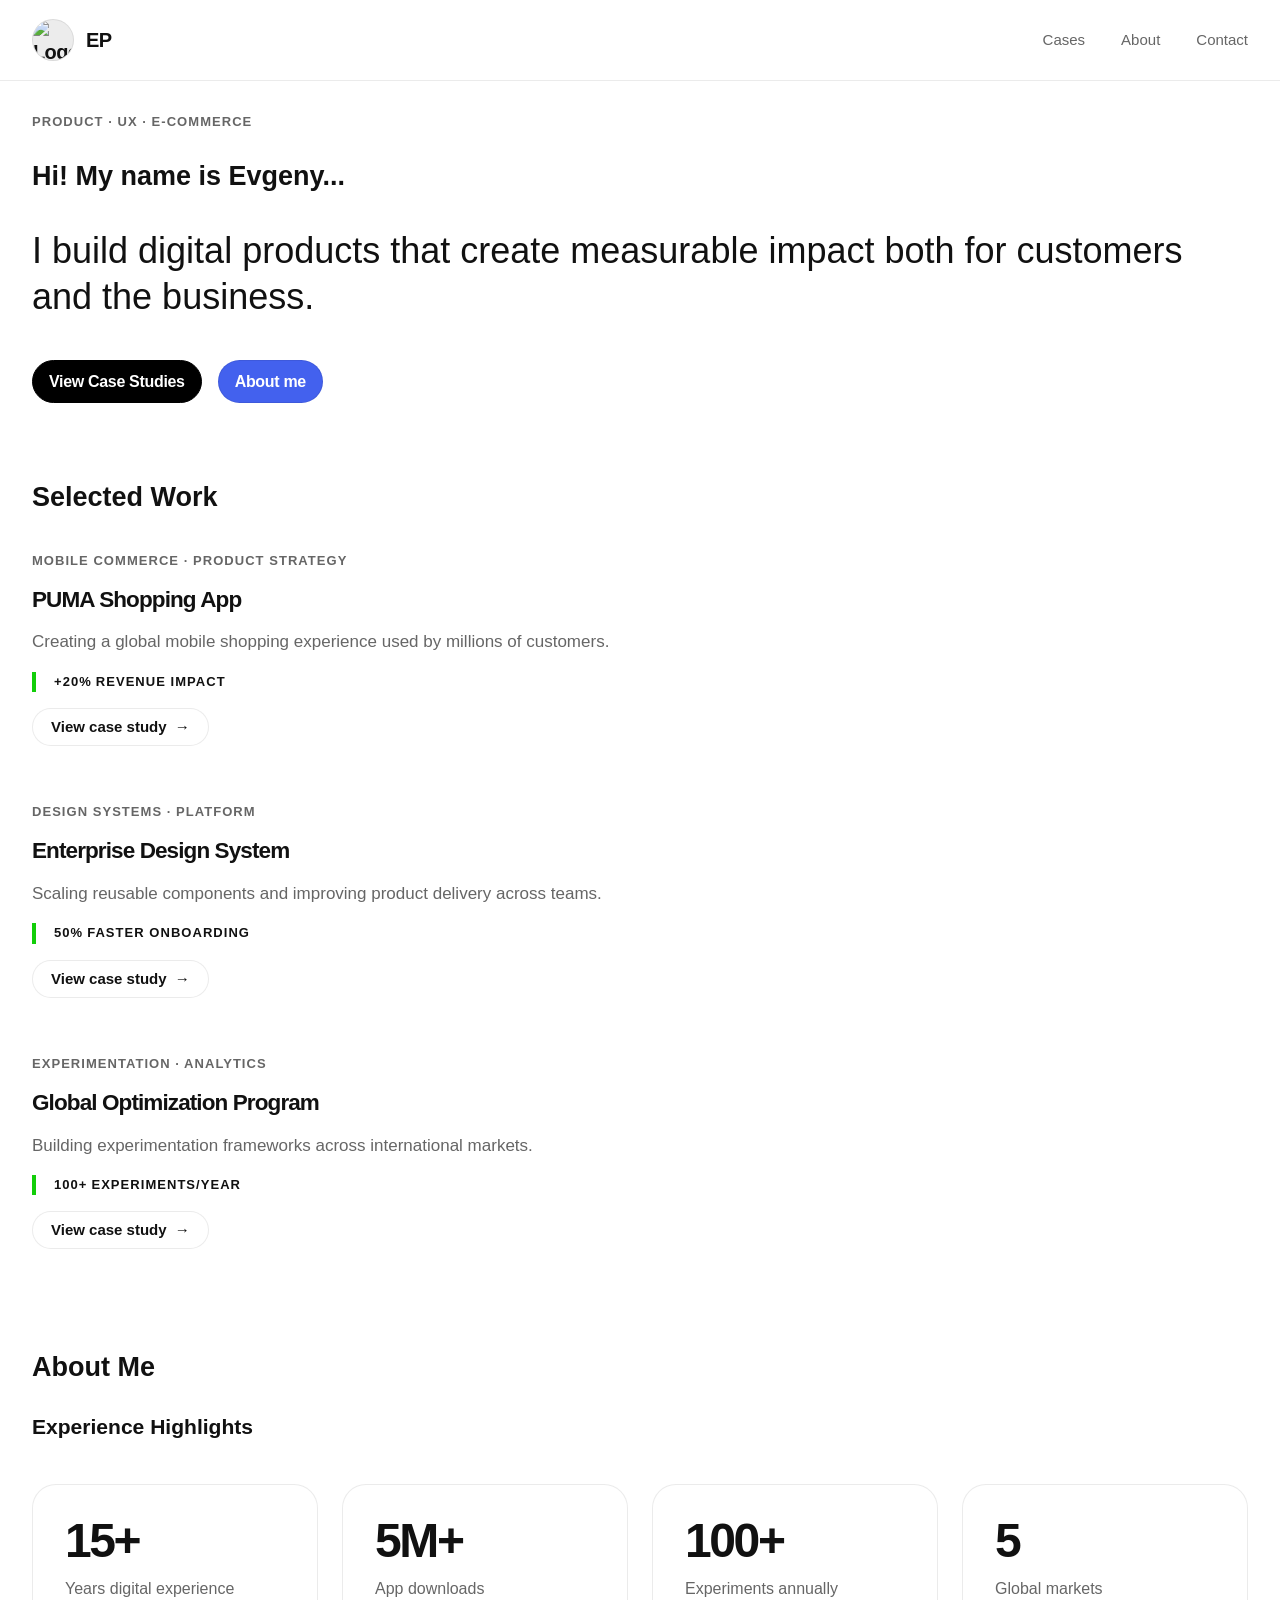
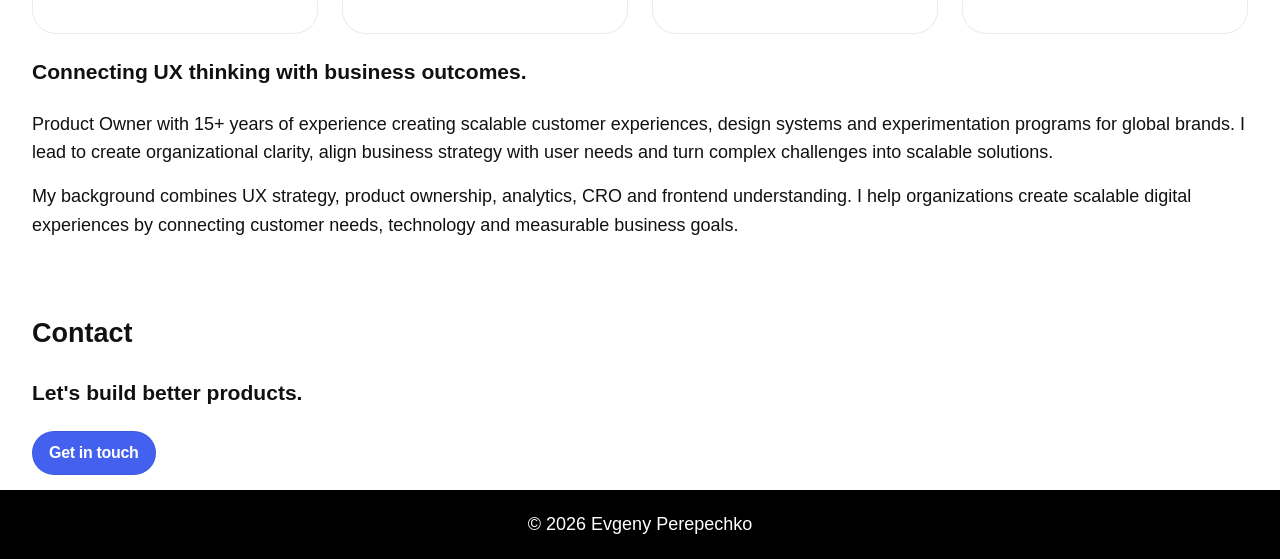
==== index.html @ 4cb8fbed "Update index.html" ====
<!DOCTYPE html>
<html lang="en">
<head>
  <meta charset="UTF-8">
  <meta name="viewport" content="width=device-width, initial-scale=1.0">
  <title>Evgeny Perepechko — Product & UX Portfolio</title>
  <meta name="description" content="Product Owner and UX Leader portfolio. Digital products, design systems, e-commerce optimization and experimentation.">
  <link rel="stylesheet" href="style.css">
</head>

<body>
  <!-- ========================= HEADER ========================= -->
  <header class="site-header">
    <div class="container header-inner">
      <a href="/" class="logo">
    <div class="logo-avatar">
        <img src="assets/images/avatar.png" alt="Logo">
    </div>
    <span class="logo-text">EP</span>
    </a>
      <nav class="navigation">
        <a href="#work">Cases</a>
        <a href="#about">About</a>
        <a href="#contact">Contact</a>
        <!-- <a href="https://eupere.github.io/case-study.html">Case</a> -->
      </nav>
    </div>
  </header>

  <main>
    <!-- ========================= HERO ========================= -->
    <section id="hero" class="hero">
      <div class="container">
        <p class="project-category eyebrow">Product · UX · E-commerce</p>
            <h2>Hi! My name is Evgeny...</h2>
        <h1>I build digital products that create measurable impact both for customers and the business.</h1>
        <div class="hero-actions">
          <a href="https://eupere.github.io/design-system-case-study.html" class="button button-primary">View Case Studies</a>
           <a href="#about" class="button button-secondary">About me</a>
        </div>
      </div>
    </section>
    <hr style="margin-top: 3rem; visibility: hidden;"/>

    <!-- ========================= SELECTED WORK ========================= -->

    <section id="work" class="section">
      <div class="container">
        <h2>Selected Work</h2>
        <div class="projects-grid">
          <!-- Project 1 -->
          <article class="project-card">
            <div class="project-image">
                <!--image placeholder-->
            </div>
            <div class="project-content">
              <p class="project-category">Mobile Commerce · Product Strategy</p>
              <h3>PUMA Shopping App</h3>
              <p class="project-text">Creating a global mobile shopping experience used by millions of customers.</p>
              <div class="project-result">
                <span>+20%</span> Revenue impact
              </div>
              <a href="case-study.html" class="project-link">View case study</a>
            </div>
          </article>

          <!-- Project 2 -->
          <article class="project-card">
           <div class="project-image">
                <!--image placeholder-->
            </div>
            <div class="project-content">
             <p class="project-category">Design Systems · Platform</p>
              <h3>Enterprise Design System</h3>
              <p class="project-text">Scaling reusable components and improving product delivery across teams.</p>
              <div class="project-result">
                <span>50%</span> Faster onboarding
              </div>
              <a href="case-study.html" class="project-link">View case study</a>
            </div>
          </article>

          <!-- Project 3 -->
          <article class="project-card">
            <div class="project-image">
                <!--image placeholder-->
            </div>
            <div class="project-content">
              <p class="project-category">Experimentation · Analytics</p>
              <h3>Global Optimization Program</h3>
              <p class="project-text">Building experimentation frameworks across international markets.</p>
              <div class="project-result">
                <span>100+</span> Experiments/year
              </div>
              <a href="case-study.html" class="project-link">View case study</a>
            </div>
          </article>
        </div>
      </div>
    </section>

    <hr style="margin-top: 3rem; visibility: hidden;"/>

    <!-- ========================= ABOUT ========================= -->
    <section id="about" class="section">

      <div class="container about-grid">

          <h2>About Me</h2>

              <!-- ========================= EXPERIENCE ========================= -->
   
        <h3>Experience Highlights</h3>
        <div class="metrics-grid">
          <div class="metric-card">
            <strong>15+</strong>
            <span>Years digital experience</span>
          </div>
          <div class="metric-card">
            <strong>5M+</strong>
            <span>App downloads</span>
          </div>
          <div class="metric-card">
            <strong>100+</strong>
            <span>Experiments annually</span>
          </div>
          <div class="metric-card">
            <strong>5</strong>
            <span>Global markets</span>
          </div>
        </div>
      
                <h3>Connecting UX thinking with business outcomes.</h3>

           <p class="description" style="margin-bottom:15px;">
          Product Owner with 15+ years of experience creating scalable customer experiences, 
          design systems and experimentation programs for global brands. I lead to create organizational clarity, align business strategy with user needs and turn complex challenges into scalable solutions.
        </p>
         <p>My background combines UX strategy, product ownership, analytics, CRO and frontend understanding. I help organizations create scalable digital experiences by connecting customer needs, technology and measurable business goals.</p>
      </div>

    </section>

    <hr style="margin-top: 3rem; visibility: hidden;"/>

    <!-- ========================= CONTACT ========================= -->
    <section id="contact" class="section contact">
      <div class="container">
        <h2>Contact</h2>
        <h3>Let's build better products.</h3>
        <a href="mailto:your-email@example.com" class="button button-secondary">Get in touch</a>
      </div>
    </section>
  </main>



  <!-- ========================= FOOTER ========================= -->
  <footer class="footer" style="background: black; color: white; text-align: center;">
    <div class="container" style="padding: 20px; margin-top: 15px;">
      <p>© 2026 Evgeny Perepechko</p>
    </div>
  </footer>
  <script src="script.js"></script>
</body>

</html>
---- style.css ----
/* =====================================DESIGN SYSTEM===================================== */
:root {
    --background: #ffffff;
    --surface: #f7f7f5;
    --surface-dark: #111111;
    --text: #111111;
    --text-secondary: #666666;
    --border: rgba(0,0,0,.08);
    --radius-sm: 14px;
    --radius-md: 24px;
    --radius-lg: 36px;
    --container: 1240px;
    --transition:cubic-bezier(.22,1,.36,1);
}

* {
    box-sizing:border-box;
}

html {
    scroll-behavior:smooth;
}

body {
    margin:0;
    background:var(--background);
    color:var(--text);
    font-family:Inter,-apple-system,BlinkMacSystemFont,"SF Pro Display","Segoe UI",sans-serif;
    font-size:18px;
    line-height:1.6;
    -webkit-font-smoothing:antialiased;
}

h2 {
    margin-bottom: 0;
}

p {
    margin: 0;
}

img {
    max-width:100%;
    display:block;
}

a {
    color:inherit;
    text-decoration:none;
}

.container {
    width:min(calc(100% - 64px),var(--container));
    margin:auto;
}


/* =====================================HEADER===================================== */

.site-header {
    position:fixed;
    top:0;
    left:0;
    right:0;
    z-index:100;
    backdrop-filter:blur(20px);
    background:rgba(255,255,255,.75);
    border-bottom:1px solid var(--border);
}
.header-inner {
    /*height:80px;
    display:flex;
    align-items:center;
    justify-content:space-between;*/

    height: 80px;
    display: flex;
    align-items: center;
    justify-content: space-between;
    gap: 2rem;
}



/* =============== LOGO =============== */

.logo{
    display:flex;
    align-items:center;
    gap:12px;
    font-weight:700;
    font-size:20px;
    letter-spacing:-0.03em;
}
.logo-avatar{
    width:42px;
    height:42px;
    border-radius:50%;
    overflow:hidden;
    flex-shrink:0;
    background:#ececec;
    border:1px solid var(--border);

}
.logo-avatar img{
    width:100%;
    height:100%;
    object-fit:cover;
    display:block;
}
.logo-text{
    line-height:1;
}
.navigation {
    display:flex;
    gap:36px;
}
.navigation a {
    color:var(--text-secondary);
    font-size:15px;
}
.eyebrow {
    margin-top: 7rem;
}


/* ========= HERO =========== */
/* ============ Hero Actions ================ */

.hero h1 {
    font-size: 2em;
    line-height: 1.27;
    font-weight: normal;
}

.hero-actions {
    display: flex;
    align-items: center;
    gap: 16px;
    margin-top: 2.5rem;
    flex-wrap: wrap;
}

.button {
    display: inline-flex;
    align-items: center;
    justify-content: center;
    padding: 0.5rem 1rem;
    border-radius: 999px;
    font-size: 16px;
    font-weight: 600;
    letter-spacing: -0.02em;
    text-decoration: none;
    transition:
        background-color .25s ease,
        color .25s ease,
        border-color .25s ease,
        transform .25s ease,
        box-shadow .25s ease;
}


/* Primary */
.button-primary {
    background: #000;
    color: #fff;
    border: 1px solid #000;
}


/* Secondary */

.button-secondary {
    background: #4361ee;
    color: #fff;
    border: 1px solid var(--border);
}

/* ========================= PROJECT CARDS ========================= */

.project-card {
   /* margin-bottom: 2rem;*/

    display: flex;
    flex-direction: column;
    gap: 8px;

}
.project-category {
    color: grey;
}

/* ========================= PROJECT CONTENT ========================= */

.project-content{
    display:flex;
    flex-direction:column;
    justify-content:center;
    padding:1.5rem 0;
    gap:16px;
}

.project-category{
    /*margin:0;*/
    font-size:13px;
    font-weight:600;
    letter-spacing:.08em;
    text-transform:uppercase;
    color:var(--text-secondary);
}

.project-content h3{
    margin:0;
    font-size:1.25em;
    line-height:1.1;
    letter-spacing:-.04em;
}

.project-text{
    margin:0;
    font-size:17px;
    line-height:1.6;
    color:var(--text-secondary);
}

.project-result{
    display:flex;
    /*flex-direction:column;*/
    gap:4px;
    padding-left:18px;
    /*margin-top:16px;*/
    border-left:4px solid #12ce09;

    font-size: 13px;
    font-weight: 600;
    letter-spacing: .08em;
    text-transform: uppercase;
}

.project-link{
    display:inline-flex;
    align-items:center;
    gap:8px;
    width:max-content;
    padding:6px 18px;
    border:1px solid var(--border);
    border-radius:999px;
    background:#fff;
    font-size:15px;
    font-weight:600;
    transition:
        background .25s ease,
        border-color .25s ease,
        transform .25s ease;
        }

.project-link::after{
    content:"→";
}

/*
.project-link:hover{
    background:#f7f7f7;
    border-color:#d8d8d8;
    transform:translateY(-2px);
}*/

/* ========================= EXPERIENCE HIGHLIGHTS ========================= */

.metrics-grid{
    display:flex;
    flex-wrap:wrap;
    gap:24px;
    margin-top:40px;
}

.metric-card{
    flex:1 1 240px;
    min-width:220px;

    padding:32px;

    border:1px solid var(--border);
    border-radius:24px;

    background:#fff;

    transition:
        transform .25s ease,
        box-shadow .25s ease,
        border-color .25s ease;
}

.metric-card:hover{
    transform:translateY(-4px);
    box-shadow:0 16px 40px rgba(0,0,0,.08);
}

.metric-card strong{
    display:block;
    margin-bottom:12px;

    font-size:48px;
    font-weight:700;
    line-height:1;
    letter-spacing:-0.05em;

    color:var(--text);
}

.metric-card span{
    display:block;

    font-size:16px;
    line-height:1.5;

    color:var(--text-secondary);
}

/* =================== CASE STUDY =================== */

.overview-grid {
	display: grid;
	grid-template-columns: repeat(3, 1fr);
	gap: 30px
}


/* ========================= CASE META CARDS ========================= */

.case-meta{
    display:flex;
    flex-wrap:wrap;
    gap:20px;
    padding-top:32px;
    /*border-top:1px solid var(--border);*/
}


.meta-card{
    flex:1 1 220px;

    display:flex;
    flex-direction:column;
    gap:10px;

    padding:24px;

    background:#f7f7f5;

    border:1px solid var(--border);
    border-radius:20px;

    transition:
        transform .25s ease,
        box-shadow .25s ease;
}


.meta-card:hover{
    transform:translateY(-3px);

    box-shadow:
        0 12px 30px rgba(0,0,0,.06);
}


.meta-card span{
    font-size:12px;
    font-weight:600;

    text-transform:uppercase;
    letter-spacing:.1em;

    color:var(--text-secondary);
}


.meta-card strong{
    font-size:18px;
    font-weight:600;

    line-height:1.3;
    letter-spacing:-.02em;
}

/* ========== END of META =========== */

.case-image {
	height: 700px;
	border-radius: 36px;
	background: #f3f3f1;
	display: flex;
	align-items: center;
	justify-content: center;
	font-size: 40px;
	font-weight: 700;
	letter-spacing: -.05em
}

.case-content {
	max-width: 850px
}

.case-content p {
	font-size: 24px;
	color: #555
}

.process-grid {
	display: grid;
	grid-template-columns: repeat(3, 1fr);
	gap: 30px
}

.process-item {
	padding: 32px;
	background: rgba(255, 255, 255, .06);
	border-radius: 24px
}

.process-item span {
	font-size: 14px;
	color: #aaa
}

.process-item h3 {
	font-size: 30px
}

/* ========== SOLUTION GRID =========== */

.solution-grid {
	display:flex;
    flex-direction: column;
    flex-wrap:wrap;
    gap:24px;
    margin-top:20px;
}



.solution-grid .solution-card h3, .solution-grid .solution-card p {
    margin:0;
}


/*

.solution-card {
	padding: 32px;
	border: 1px solid var(--border);
	border-radius: 28px
}

.large-text {
	font-size: 36px !important;
	line-height: 1.3
}

@media(max-width:900px) {

	.overview-grid,
	.process-grid,
	.solution-grid {
		grid-template-columns: 1fr
	}
}

/* ========= Case =========== */

.eyebrow-case {
    margin-top: 3rem;
    margin-bottom: 0;
    color: #5e0fdc;
}

.case-block h2 {
    margin-top: 0;
    line-height: 1.25;
}

.case-block p {
    margin-top: 1em;
}

/* ========================= RESEARCH GRID ========================= */

.research-grid h3, .research-grid p {
    margin:0;
}

.research-grid{
    display:flex;
    flex-direction: column;
    flex-wrap:wrap;
    gap:24px;
    margin-top:20px;
}

/*
.research-card{
    flex:1 1 280px;
    padding:32px;
    border:1px solid var(--border);
    border-radius:24px;
    background:#fff;
    transition:
        transform .3s ease,
        box-shadow .3s ease,
        border-color .3s ease;
}

.research-card:hover{
    transform:translateY(-4px);
    box-shadow:
        0 20px 50px rgba(0,0,0,.08);
    border-color:rgba(0,0,0,.15);
}

.research-card h3{
    margin:0 0 12px;

    font-size:28px;
    line-height:1.1;
    letter-spacing:-.04em;
}

.research-card p{
    margin:0;
    font-size:17px;
    line-height:1.6;
    color:var(--text-secondary);
}
    */
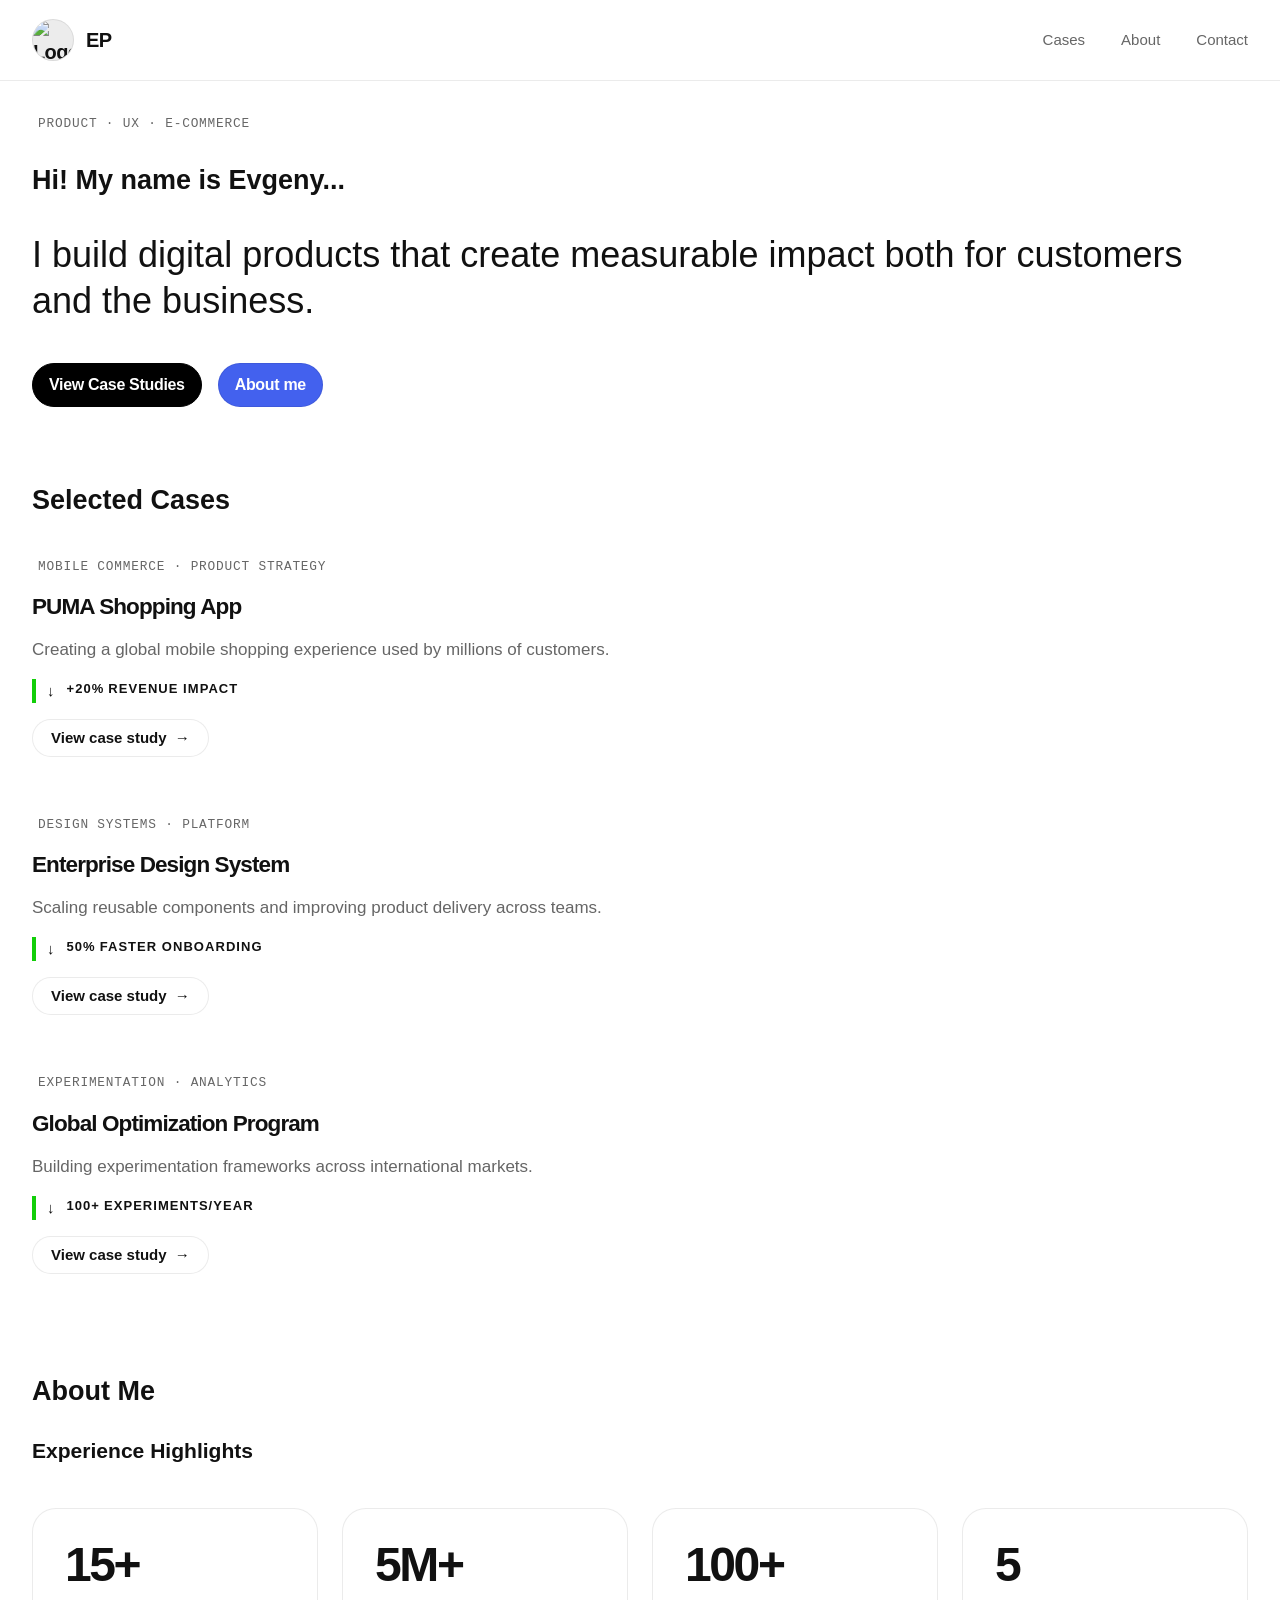
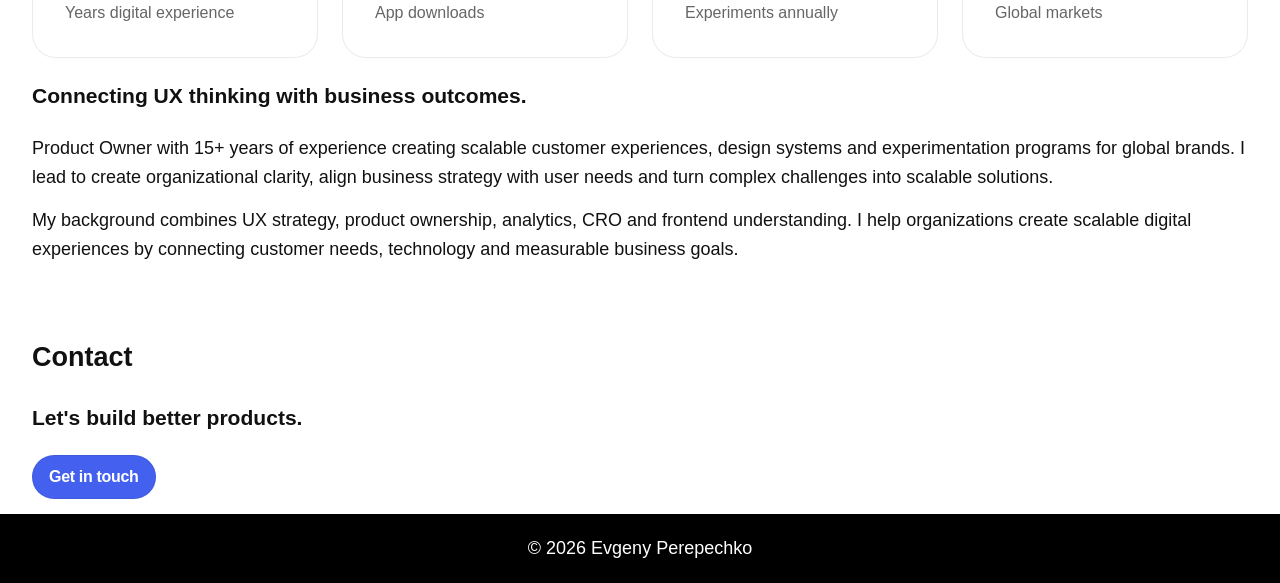
==== commit c04a555a: "Update index.html" ====
--- a/index.html
+++ b/index.html
@@ -35,7 +35,7 @@
             <h2>Hi! My name is Evgeny...</h2>
         <h1>I build digital products that create measurable impact both for customers and the business.</h1>
         <div class="hero-actions">
-          <a href="https://eupere.github.io/design-system-case-study.html" class="button button-primary">View Case Studies</a>
+          <a href="https://eupere.github.io/case-study-template.html" class="button button-primary">View Case Studies</a>
            <a href="#about" class="button button-secondary">About me</a>
         </div>
       </div>
@@ -46,7 +46,7 @@
 
     <section id="work" class="section">
       <div class="container">
-        <h2>Selected Work</h2>
+        <h2>Selected Cases</h2>
         <div class="projects-grid">
           <!-- Project 1 -->
           <article class="project-card">
@@ -76,7 +76,7 @@
               <div class="project-result">
                 <span>50%</span> Faster onboarding
               </div>
-              <a href="case-study.html" class="project-link">View case study</a>
+              <a href="https://eupere.github.io/case-study-template.html" class="project-link">View case study</a>
             </div>
           </article>
 
--- a/style.css
+++ b/style.css
@@ -11,6 +11,7 @@
     --radius-lg: 36px;
     --container: 1240px;
     --transition:cubic-bezier(.22,1,.36,1);
+    --text-highlight: #5e0fdc;
 }
 
 * {
@@ -49,9 +50,20 @@
     text-decoration:none;
 }
 
+
+ul, ol {
+    padding-inline-start: 25px;
+}
+
 .container {
     width:min(calc(100% - 64px),var(--container));
     margin:auto;
+}
+
+
+.text-highlight {
+    font-weight: bold;
+    color: var(--text-highlight);
 }
 
 
@@ -186,9 +198,7 @@
     gap: 8px;
 
 }
-.project-category {
-    color: grey;
-}
+
 
 /* ========================= PROJECT CONTENT ========================= */
 
@@ -201,12 +211,29 @@
 }
 
 .project-category{
-    /*margin:0;*/
+    /*margin:0;
     font-size:13px;
-    font-weight:600;
+    font-weight:600;*/
     letter-spacing:.08em;
     text-transform:uppercase;
     color:var(--text-secondary);
+
+
+    font-family: 'Geist Mono', monospace;
+    text-transform: uppercase;
+    font-size: 0.8rem;
+    letter-spacing: 0.05rem;
+    /* color: var(--color-gradient-purple); */
+    font-weight: 400;
+    /* background-color: #5e0fdc; */
+    padding: 2px 6px;
+    border-radius: 6px;
+    white-space: nowrap;
+
+    display: flex;
+    flex-direction: row;
+    gap: 20px;
+    flex-wrap: wrap;
 }
 
 .project-content h3{
@@ -235,6 +262,15 @@
     font-weight: 600;
     letter-spacing: .08em;
     text-transform: uppercase;
+}
+.project-result::before{
+    content:"↓";
+    font-size:15px;
+    font-weight:700;
+    color:var(--text);
+    position: relative;
+    left: -7px;
+
 }
 
 .project-link{
@@ -259,11 +295,6 @@
 }
 
 /*
-.project-link:hover{
-    background:#f7f7f7;
-    border-color:#d8d8d8;
-    transform:translateY(-2px);
-}*/
 
 /* ========================= EXPERIENCE HIGHLIGHTS ========================= */
 
@@ -291,10 +322,6 @@
         border-color .25s ease;
 }
 
-.metric-card:hover{
-    transform:translateY(-4px);
-    box-shadow:0 16px 40px rgba(0,0,0,.08);
-}
 
 .metric-card strong{
     display:block;
@@ -328,41 +355,35 @@
 
 /* ========================= CASE META CARDS ========================= */
 
+.case-title {
+    line-height: 1.25;
+    margin-top: 0.5rem;
+}
+
 .case-meta{
     display:flex;
     flex-wrap:wrap;
-    gap:20px;
-    padding-top:32px;
+    gap:15px;
     /*border-top:1px solid var(--border);*/
 }
 
 
 .meta-card{
     flex:1 1 220px;
-
     display:flex;
     flex-direction:column;
     gap:10px;
-
-    padding:24px;
-
-    background:#f7f7f5;
-
+    padding:10px;
+
+   /* background:#f7f7f5;
     border:1px solid var(--border);
     border-radius:20px;
-
     transition:
         transform .25s ease,
-        box-shadow .25s ease;
-}
-
-
-.meta-card:hover{
-    transform:translateY(-3px);
-
-    box-shadow:
-        0 12px 30px rgba(0,0,0,.06);
-}
+        box-shadow .25s ease;*/
+}
+
+
 
 
 .meta-card span{
@@ -472,7 +493,7 @@
 .eyebrow-case {
     margin-top: 3rem;
     margin-bottom: 0;
-    color: #5e0fdc;
+    color: var(--text-highlight);
 }
 
 .case-block h2 {
@@ -511,12 +532,6 @@
         border-color .3s ease;
 }
 
-.research-card:hover{
-    transform:translateY(-4px);
-    box-shadow:
-        0 20px 50px rgba(0,0,0,.08);
-    border-color:rgba(0,0,0,.15);
-}
 
 .research-card h3{
     margin:0 0 12px;
@@ -533,3 +548,48 @@
     color:var(--text-secondary);
 }
     */
+
+/* =========================
+   PROCESS LIST
+========================= */
+
+ol.process{
+    list-style:none;
+    counter-reset:step;
+    display:flex;
+    flex-direction:column;
+    gap:16px;
+    margin:40px 0 0;
+    padding:0;
+}
+
+ol.process li{
+    counter-increment:step;
+    display:flex;
+    align-items:center;
+    gap:20px;
+    padding:20px 24px;
+    border:1px solid var(--border);
+    border-radius:20px;
+    background:#fff;
+    transition:
+        transform .25s ease,
+        box-shadow .25s ease,
+        border-color .25s ease;
+    }
+
+ol.process li::before{
+    content:counter(step);
+    display:flex;
+    align-items:center;
+    justify-content:center;
+    width:36px;
+    height:36px;
+    flex-shrink:0;
+    border: 1px solid grey;
+    border-radius:50%;
+    background:#fff;
+    color:#000;
+    font-size:15px;
+    font-weight:700;
+}
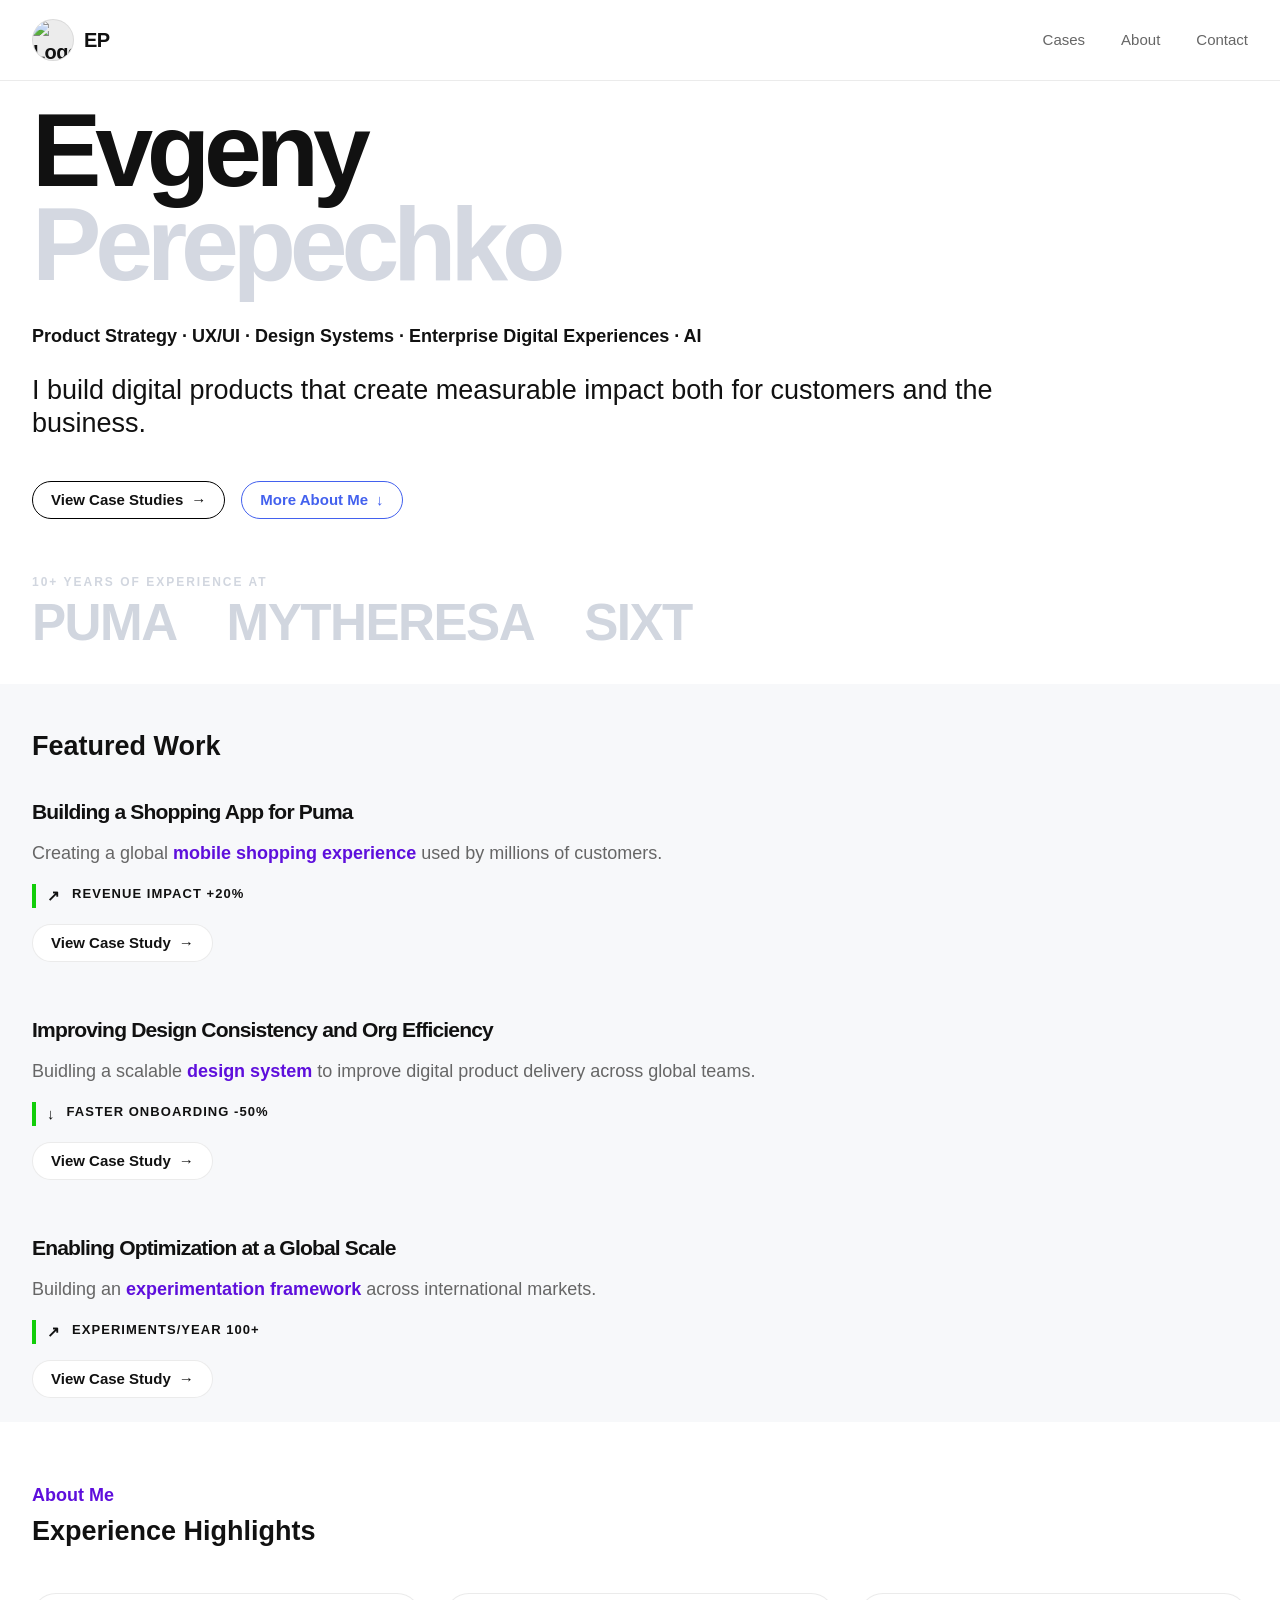
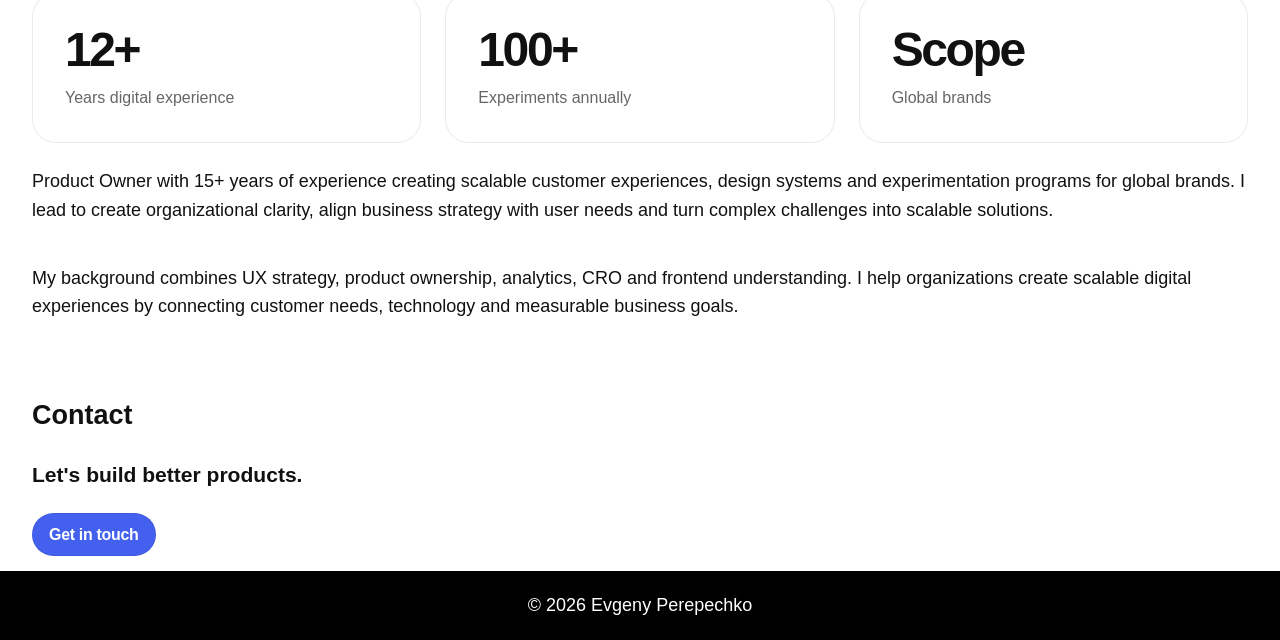
==== commit 0eab55e3: "Update index.html" ====
--- a/index.html
+++ b/index.html
@@ -5,7 +5,11 @@
   <meta name="viewport" content="width=device-width, initial-scale=1.0">
   <title>Evgeny Perepechko — Product & UX Portfolio</title>
   <meta name="description" content="Product Owner and UX Leader portfolio. Digital products, design systems, e-commerce optimization and experimentation.">
+ <style>
+  
+  </style>
   <link rel="stylesheet" href="style.css">
+  
 </head>
 
 <body>
@@ -31,22 +35,46 @@
     <!-- ========================= HERO ========================= -->
     <section id="hero" class="hero">
       <div class="container">
-        <p class="project-category eyebrow">Product · UX · E-commerce</p>
-            <h2>Hi! My name is Evgeny...</h2>
-        <h1>I build digital products that create measurable impact both for customers and the business.</h1>
+        <!--<p class="project-category eyebrow">Product · UX · E-commerce</p> -->
+          <h2 class="hero-title">Evgeny <span>Perepechko</span></h2>
+        <h3 class="hero-tags">
+              Product Strategy · UX/UI · Design Systems · Enterprise Digital Experiences · AI
+          </h3>
+          
+          <h1>I build digital products that create measurable impact both for customers and the business.</h1>
+
         <div class="hero-actions">
-          <a href="https://eupere.github.io/case-study-template.html" class="button button-primary">View Case Studies</a>
-           <a href="#about" class="button button-secondary">About me</a>
+         <!--  <a href="https://eupere.github.io/design-system-case-study.html" class="button button-primary">View Case Studies</a>-->
+          <a href="https://eupere.github.io/design-system-case-study.html" class="project-link" style="border-color:black;">View Case Studies</a>
+        
+           <!-- <a href="#about" class="button button-secondary">About me</a> -->
+           <a href="#about" class="about project-link" style="color:#4361ee; border-color: #4361ee;">More About Me</a>
+        </div>
+        <div class="companies">
+          <p> 10+ YEARS OF EXPERIENCE AT </p>
+              <div>
+                <span>PUMA</span>
+                <span>MYTHERESA</span>
+                <span>SIXT</span>
+<!--
+    <img src="assets/logos/puma.svg" alt="PUMA">
+    <img src="assets/logos/mytheresa.svg" alt="MYTHERESA">
+    <img src="assets/logos/sixt.svg" alt="SIXT">
+              -->
+              </div>
         </div>
       </div>
+
+      
     </section>
-    <hr style="margin-top: 3rem; visibility: hidden;"/>
+  
 
     <!-- ========================= SELECTED WORK ========================= -->
 
     <section id="work" class="section">
       <div class="container">
-        <h2>Selected Cases</h2>
+        
+        <h2>Featured Work</h2>
         <div class="projects-grid">
           <!-- Project 1 -->
           <article class="project-card">
@@ -54,13 +82,13 @@
                 <!--image placeholder-->
             </div>
             <div class="project-content">
-              <p class="project-category">Mobile Commerce · Product Strategy</p>
-              <h3>PUMA Shopping App</h3>
-              <p class="project-text">Creating a global mobile shopping experience used by millions of customers.</p>
-              <div class="project-result">
-                <span>+20%</span> Revenue impact
+              <!-- <p class="project-category">Mobile Commerce · Product Strategy</p> -->
+              <h3>Building a Shopping App for Puma</h3>
+              <p class="project-text">Creating a global <span class="text-highlight">mobile shopping experience</span> used by millions of customers.</p>
+              <div class="up project-result">
+                <span>Revenue impact +20%</span>
               </div>
-              <a href="case-study.html" class="project-link">View case study</a>
+              <a href="/case-study-template.html" class="project-link">View case study</a>
             </div>
           </article>
 
@@ -70,13 +98,13 @@
                 <!--image placeholder-->
             </div>
             <div class="project-content">
-             <p class="project-category">Design Systems · Platform</p>
-              <h3>Enterprise Design System</h3>
-              <p class="project-text">Scaling reusable components and improving product delivery across teams.</p>
+             <!-- <p class="project-category">Design Systems · Platform</p> -->
+              <h3>Improving Design Consistency and Org Efficiency</h3>
+              <p class="project-text">Buidling a scalable <span class="text-highlight">design system</span> to improve digital product delivery across global teams.</p>
               <div class="project-result">
-                <span>50%</span> Faster onboarding
+                <span>Faster onboarding -50%</span>
               </div>
-              <a href="https://eupere.github.io/case-study-template.html" class="project-link">View case study</a>
+              <a href="https://eupere.github.io/design-system-case-study.html" class="project-link">View case study</a>
             </div>
           </article>
 
@@ -86,13 +114,15 @@
                 <!--image placeholder-->
             </div>
             <div class="project-content">
-              <p class="project-category">Experimentation · Analytics</p>
-              <h3>Global Optimization Program</h3>
-              <p class="project-text">Building experimentation frameworks across international markets.</p>
-              <div class="project-result">
-                <span>100+</span> Experiments/year
-              </div>
-              <a href="case-study.html" class="project-link">View case study</a>
+              <!-- <p class="project-category">Experimentation · Analytics</p> -->
+             
+                <h3>Enabling Optimization at a Global Scale</h3>
+                <p class="project-text">Building an <span class="text-highlight">experimentation framework</span> across international markets.</p>
+                <div class="up project-result">
+                  <span>Experiments/year 100+</span>
+                </div>
+                <a href="/case-study-template.html" class="project-link">View case study</a>
+           
             </div>
           </article>
         </div>
@@ -105,38 +135,28 @@
     <section id="about" class="section">
 
       <div class="container about-grid">
-
-          <h2>About Me</h2>
+        <h4 class="eyebrow-case">About Me</h4>
+          <h2>Experience Highlights</h2>
 
               <!-- ========================= EXPERIENCE ========================= -->
    
-        <h3>Experience Highlights</h3>
         <div class="metrics-grid">
           <div class="metric-card">
-            <strong>15+</strong>
+            <strong>12+</strong>
             <span>Years digital experience</span>
-          </div>
-          <div class="metric-card">
-            <strong>5M+</strong>
-            <span>App downloads</span>
           </div>
           <div class="metric-card">
             <strong>100+</strong>
             <span>Experiments annually</span>
           </div>
           <div class="metric-card">
-            <strong>5</strong>
-            <span>Global markets</span>
+            <strong>Scope</strong>
+            <span>Global brands</span>
           </div>
-        </div>
-      
-                <h3>Connecting UX thinking with business outcomes.</h3>
-
-           <p class="description" style="margin-bottom:15px;">
-          Product Owner with 15+ years of experience creating scalable customer experiences, 
-          design systems and experimentation programs for global brands. I lead to create organizational clarity, align business strategy with user needs and turn complex challenges into scalable solutions.
-        </p>
-         <p>My background combines UX strategy, product ownership, analytics, CRO and frontend understanding. I help organizations create scalable digital experiences by connecting customer needs, technology and measurable business goals.</p>
+               <!-- <h2>Connecting UX Thinking with Business Outcomes</h2> -->
+           <p class="description" style="margin-bottom:15px;">Product Owner with 15+ years of experience creating scalable customer experiences, 
+          design systems and experimentation programs for global brands. I lead to create organizational clarity, align business strategy with user needs and turn complex challenges into scalable solutions.</p>
+          <p>My background combines UX strategy, product ownership, analytics, CRO and frontend understanding. I help organizations create scalable digital experiences by connecting customer needs, technology and measurable business goals.</p>
       </div>
 
     </section>
--- a/style.css
+++ b/style.css
@@ -40,6 +40,27 @@
     margin: 0;
 }
 
+/* === RESPONSIVE BREAKPOINTS ===*/
+@media (min-width:1024px){
+
+    .case-block p.section-intro{
+        margin-top:0;
+    }
+
+    h2.hero-title {
+        margin: 1em 0 0.3em;
+    }
+
+    .hero h1 {
+        width: 80%;
+    }
+
+    div.companies {
+        margin-bottom: 1em;
+    }
+
+}
+
 img {
     max-width:100%;
     display:block;
@@ -80,10 +101,6 @@
     border-bottom:1px solid var(--border);
 }
 .header-inner {
-    /*height:80px;
-    display:flex;
-    align-items:center;
-    justify-content:space-between;*/
 
     height: 80px;
     display: flex;
@@ -99,7 +116,7 @@
 .logo{
     display:flex;
     align-items:center;
-    gap:12px;
+    gap:10px;
     font-weight:700;
     font-size:20px;
     letter-spacing:-0.03em;
@@ -137,12 +154,33 @@
 
 
 /* ========= HERO =========== */
+
+
+
 /* ============ Hero Actions ================ */
 
 .hero h1 {
-    font-size: 2em;
-    line-height: 1.27;
+    font-size: 1.5em;
+    line-height: 1.25;
     font-weight: normal;
+}
+
+
+.hero-title {
+    font-size: clamp(3.5rem, 9vw, 6.5rem); /* 56px → 104px */
+    line-height: 0.9;
+    margin: 1.8em 0 0.3em;
+    font-weight: 700;
+    letter-spacing: -0.06em;
+}
+
+.hero-title span {
+    display: block;
+    color: #d4d8e1;
+}
+
+.hero-tags {
+    font-size: 18px;
 }
 
 .hero-actions {
@@ -188,7 +226,56 @@
     border: 1px solid var(--border);
 }
 
+/* ======= COMPANIES ============= */
+
+.companies{
+        /*border-top :1px solid var(--border); */
+        /*border-bottom :1px solid var(--border);*/
+        margin:0 0;
+        margin-top:2em;
+        padding-top:1em;
+        padding-bottom:1em;
+        margin-bottom: 1em;
+}
+ .companies p{
+     font-size:12px;
+     letter-spacing:2px;
+     color:#d1d6df;
+     font-weight:700;
+     margin-bottom:5px;
+}
+
+ .companies div{
+    display:flex;
+    gap:clamp(20px, 4vw, 50px);
+    flex-wrap: wrap;
+    font-weight:800;
+    color:#d1d6df;
+}
+
+.companies span{
+    font-size:clamp(1.75rem, 4vw, 3.5rem);
+    letter-spacing:-0.03em;
+    font-weight:800;
+    line-height:1;
+    white-space:nowrap;
+}
+
+
 /* ========================= PROJECT CARDS ========================= */
+
+#work {
+    background-color: #d4d8e12e;
+}
+
+#work h2 {
+    margin: 0;
+    padding: 1.5em 0 0 0;
+}
+
+#work .eyebrow-case {
+
+}
 
 .project-card {
    /* margin-bottom: 2rem;*/
@@ -238,14 +325,14 @@
 
 .project-content h3{
     margin:0;
-    font-size:1.25em;
+    font-size:1.17em;
     line-height:1.1;
     letter-spacing:-.04em;
 }
 
 .project-text{
     margin:0;
-    font-size:17px;
+    font-size:18px;
     line-height:1.6;
     color:var(--text-secondary);
 }
@@ -271,6 +358,10 @@
     position: relative;
     left: -7px;
 
+}
+
+div.up.project-result::before {
+    content: "↗";
 }
 
 .project-link{
@@ -284,19 +375,29 @@
     background:#fff;
     font-size:15px;
     font-weight:600;
-    transition:
-        background .25s ease,
-        border-color .25s ease,
-        transform .25s ease;
-        }
+    text-transform: capitalize;
+}
 
 .project-link::after{
     content:"→";
 }
 
+a.about.project-link::after{
+    content: "↓";
+}
+
 /*
 
 /* ========================= EXPERIENCE HIGHLIGHTS ========================= */
+
+#about .eyebrow-case {
+    margin:0;
+    
+}
+
+#about h2 {
+    margin:0;
+}
 
 .metrics-grid{
     display:flex;
@@ -373,18 +474,8 @@
     display:flex;
     flex-direction:column;
     gap:10px;
-    padding:10px;
-
-   /* background:#f7f7f5;
-    border:1px solid var(--border);
-    border-radius:20px;
-    transition:
-        transform .25s ease,
-        box-shadow .25s ease;*/
-}
-
-
-
+    padding:10px 0px;
+}
 
 .meta-card span{
     font-size:12px;
@@ -396,7 +487,6 @@
     color:var(--text-secondary);
 }
 
-
 .meta-card strong{
     font-size:18px;
     font-weight:600;
@@ -406,6 +496,16 @@
 }
 
 /* ========== END of META =========== */
+
+
+.impact-grid {
+    margin-top: 2rem;
+    margin-bottom: 2rem;
+    display: grid;
+    grid-template-columns: repeat(3, 1fr);
+    grid-template-columns:repeat(auto-fit, minmax(280px, 1fr));
+    gap: 15px;
+}
 
 .case-image {
 	height: 700px;
@@ -449,6 +549,17 @@
 	font-size: 30px
 }
 
+.process-content {
+    display:flex;
+    flex-direction: column;
+    gap: 5px;
+}
+
+.process-content span {
+    font-size: 14px;
+    color: var(--text-highlight);
+}
+
 /* ========== SOLUTION GRID =========== */
 
 .solution-grid {
@@ -459,34 +570,11 @@
     margin-top:20px;
 }
 
-
-
 .solution-grid .solution-card h3, .solution-grid .solution-card p {
     margin:0;
 }
 
 
-/*
-
-.solution-card {
-	padding: 32px;
-	border: 1px solid var(--border);
-	border-radius: 28px
-}
-
-.large-text {
-	font-size: 36px !important;
-	line-height: 1.3
-}
-
-@media(max-width:900px) {
-
-	.overview-grid,
-	.process-grid,
-	.solution-grid {
-		grid-template-columns: 1fr
-	}
-}
 
 /* ========= Case =========== */
 
@@ -519,39 +607,9 @@
     margin-top:20px;
 }
 
-/*
-.research-card{
-    flex:1 1 280px;
-    padding:32px;
-    border:1px solid var(--border);
-    border-radius:24px;
-    background:#fff;
-    transition:
-        transform .3s ease,
-        box-shadow .3s ease,
-        border-color .3s ease;
-}
-
-
-.research-card h3{
-    margin:0 0 12px;
-
-    font-size:28px;
-    line-height:1.1;
-    letter-spacing:-.04em;
-}
-
-.research-card p{
-    margin:0;
-    font-size:17px;
-    line-height:1.6;
-    color:var(--text-secondary);
-}
-    */
-
-/* =========================
-   PROCESS LIST
-========================= */
+
+
+/* ========================= PROCESS LIST ========================= */
 
 ol.process{
     list-style:none;
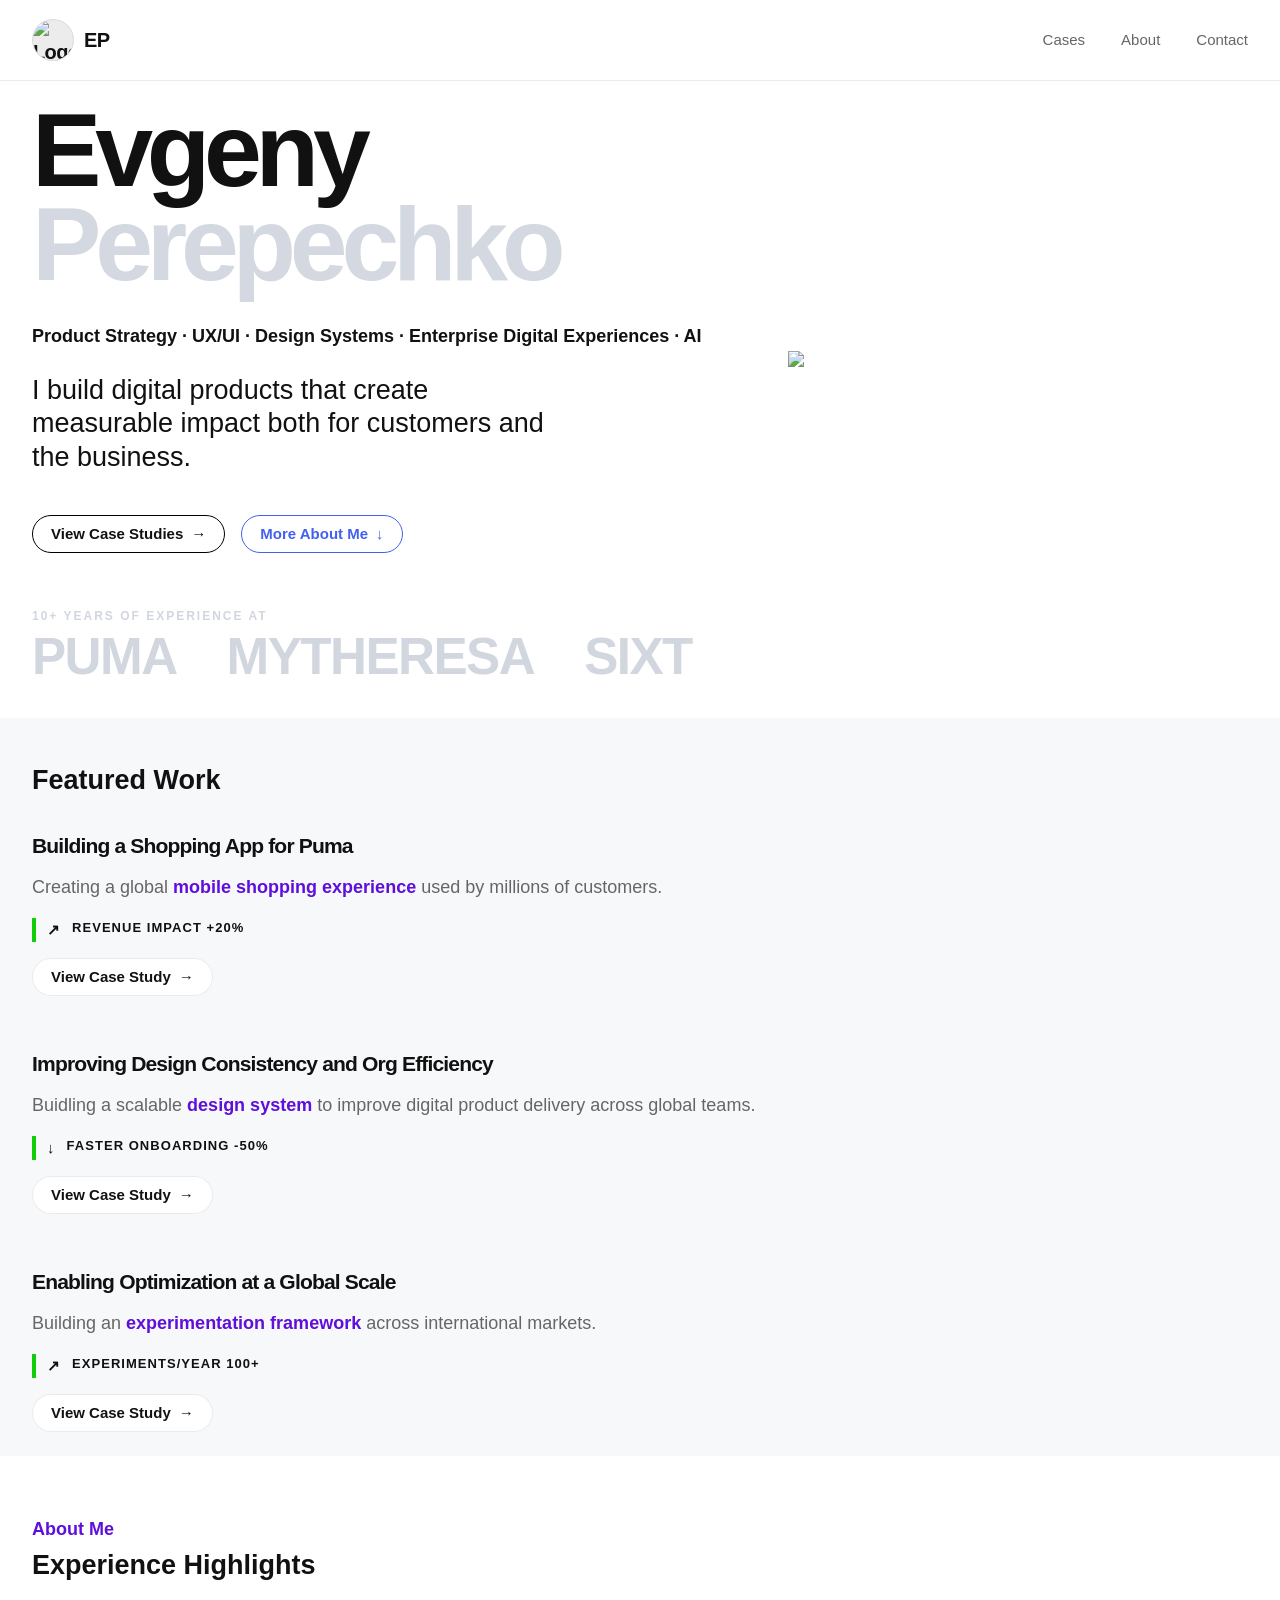
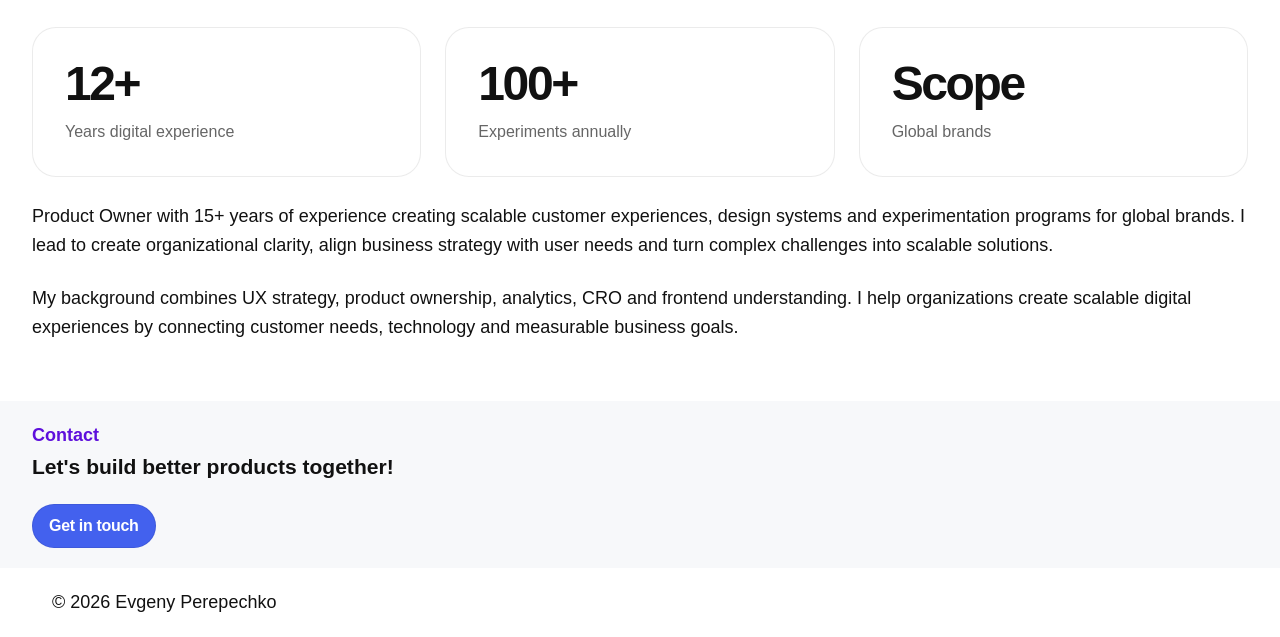
==== commit c32542ee: "Update index.html" ====
--- a/index.html
+++ b/index.html
@@ -30,42 +30,43 @@
       </nav>
     </div>
   </header>
+  
 
   <main>
     <!-- ========================= HERO ========================= -->
+
     <section id="hero" class="hero">
       <div class="container">
-        <!--<p class="project-category eyebrow">Product · UX · E-commerce</p> -->
-          <h2 class="hero-title">Evgeny <span>Perepechko</span></h2>
-        <h3 class="hero-tags">
-              Product Strategy · UX/UI · Design Systems · Enterprise Digital Experiences · AI
-          </h3>
-          
+        <div class="content">
+          <!--<p class="project-category eyebrow">Product · UX · E-commerce</p> -->
+          <h2 class="hero-title">Evgeny <span>Perepechko</span>
+          </h2>
+          <h3 class="hero-tags"> Product Strategy · UX/UI · Design Systems · Enterprise Digital Experiences · AI </h3>
           <h1>I build digital products that create measurable impact both for customers and the business.</h1>
-
-        <div class="hero-actions">
-         <!--  <a href="https://eupere.github.io/design-system-case-study.html" class="button button-primary">View Case Studies</a>-->
-          <a href="https://eupere.github.io/design-system-case-study.html" class="project-link" style="border-color:black;">View Case Studies</a>
-        
-           <!-- <a href="#about" class="button button-secondary">About me</a> -->
-           <a href="#about" class="about project-link" style="color:#4361ee; border-color: #4361ee;">More About Me</a>
+          <div class="hero-actions">
+            <!--  <a href="https://eupere.github.io/design-system-case-study.html" class="button button-primary">View Case Studies</a>-->
+            <a href="https://eupere.github.io/design-system-case-study.html" class="project-link" style="border-color:black;">View Case Studies</a>
+            <!-- <a href="#about" class="button button-secondary">About me</a> -->
+            <a href="#about" class="about project-link" style="color:#4361ee; border-color: #4361ee;">More About Me</a>
+          </div>
+          <div class="companies">
+            <p> 10+ YEARS OF EXPERIENCE AT </p>
+            <div>
+              <span>PUMA</span>
+              <span>MYTHERESA</span>
+              <span>SIXT</span>
+              <!--
+                  <img src="assets/logos/puma.svg" alt="PUMA">
+                  <img src="assets/logos/mytheresa.svg" alt="MYTHERESA">
+                  <img src="assets/logos/sixt.svg" alt="SIXT">
+              -->
+            </div>
+          </div>
         </div>
-        <div class="companies">
-          <p> 10+ YEARS OF EXPERIENCE AT </p>
-              <div>
-                <span>PUMA</span>
-                <span>MYTHERESA</span>
-                <span>SIXT</span>
-<!--
-    <img src="assets/logos/puma.svg" alt="PUMA">
-    <img src="assets/logos/mytheresa.svg" alt="MYTHERESA">
-    <img src="assets/logos/sixt.svg" alt="SIXT">
-              -->
-              </div>
+        <div class="portrait">
+          <img width="" src="assets/images/me.png">
         </div>
       </div>
-
-      
     </section>
   
 
@@ -88,7 +89,7 @@
               <div class="up project-result">
                 <span>Revenue impact +20%</span>
               </div>
-              <a href="/case-study-template.html" class="project-link">View case study</a>
+              <a href="/coming-soon.html" class="project-link">View case study</a>
             </div>
           </article>
 
@@ -121,7 +122,7 @@
                 <div class="up project-result">
                   <span>Experiments/year 100+</span>
                 </div>
-                <a href="/case-study-template.html" class="project-link">View case study</a>
+                <a href="/coming-soon.html" class="project-link">View case study</a>
            
             </div>
           </article>
@@ -153,22 +154,23 @@
             <strong>Scope</strong>
             <span>Global brands</span>
           </div>
+        </div>
                <!-- <h2>Connecting UX Thinking with Business Outcomes</h2> -->
-           <p class="description" style="margin-bottom:15px;">Product Owner with 15+ years of experience creating scalable customer experiences, 
+           <p class="description" style="margin-top: 25px; margin-bottom:25px;">Product Owner with 15+ years of experience creating scalable customer experiences, 
           design systems and experimentation programs for global brands. I lead to create organizational clarity, align business strategy with user needs and turn complex challenges into scalable solutions.</p>
-          <p>My background combines UX strategy, product ownership, analytics, CRO and frontend understanding. I help organizations create scalable digital experiences by connecting customer needs, technology and measurable business goals.</p>
-      </div>
-
-    </section>
+          <p>My background combines UX strategy, product ownership, analytics, CRO and frontend understanding. I help organizations create scalable digital experiences by connecting customer needs, technology and measurable business goals.
+          </p>
+        </section>
 
     <hr style="margin-top: 3rem; visibility: hidden;"/>
 
     <!-- ========================= CONTACT ========================= -->
+
     <section id="contact" class="section contact">
-      <div class="container">
-        <h2>Contact</h2>
-        <h3>Let's build better products.</h3>
-        <a href="mailto:your-email@example.com" class="button button-secondary">Get in touch</a>
+      <div class="container" style="padding-top:20px; padding-bottom: 20px;">
+        <h4 class="eyebrow-case">Contact</h4>
+        <h3 style="margin-top:0;">Let's build better products together!</h3>
+        <a href="mailto:perepetschko@gmail.com" class="button button-secondary">Get in touch</a>
       </div>
     </section>
   </main>
@@ -176,8 +178,8 @@
 
 
   <!-- ========================= FOOTER ========================= -->
-  <footer class="footer" style="background: black; color: white; text-align: center;">
-    <div class="container" style="padding: 20px; margin-top: 15px;">
+  <footer class="footer" >
+    <div class="container" style="padding: 20px;">
       <p>© 2026 Evgeny Perepechko</p>
     </div>
   </footer>
--- a/style.css
+++ b/style.css
@@ -261,6 +261,36 @@
     white-space:nowrap;
 }
 
+/* --- Portrait ---*/
+
+.portrait img {
+    width: 100%;
+    height: auto;
+
+}
+
+#hero .container {
+    display: grid;
+    grid-template-columns: 1fr 460px;
+    gap: 80px;
+    /*padding: 80px 44px 100px;*/
+    align-items: center;
+}
+
+@media (max-width: 800px) {
+    #hero .container {
+        grid-template-columns: 1fr;
+        gap: 20px;
+    
+    }
+    
+    .portrait img {
+        /*max-width: 50%;*/
+        margin: 0 auto 2em auto;
+    }
+
+}
+
 
 /* ========================= PROJECT CARDS ========================= */
 
@@ -445,6 +475,15 @@
     color:var(--text-secondary);
 }
 
+
+#contact {
+    background-color: #d4d8e12e;
+}
+
+#contact .eyebrow-case {
+    margin-top: 0px;
+}
+
 /* =================== CASE STUDY =================== */
 
 .overview-grid {
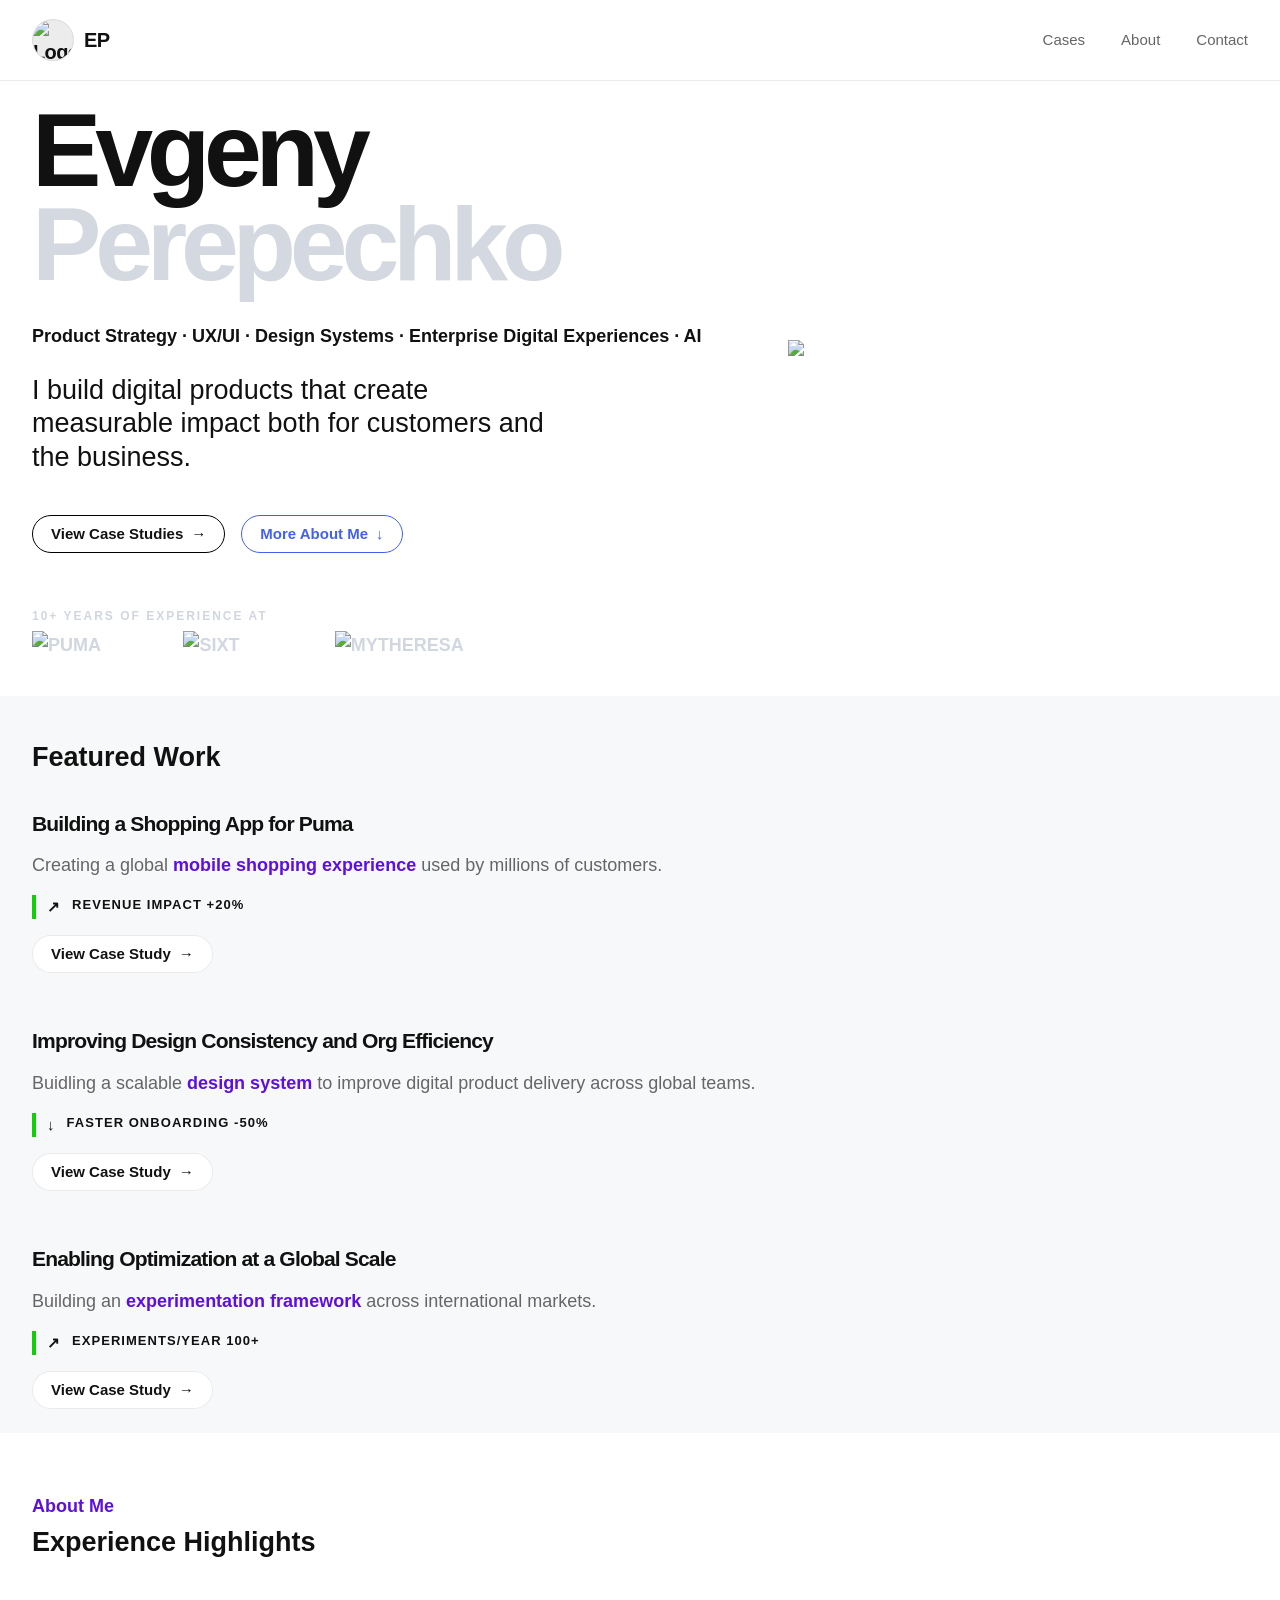
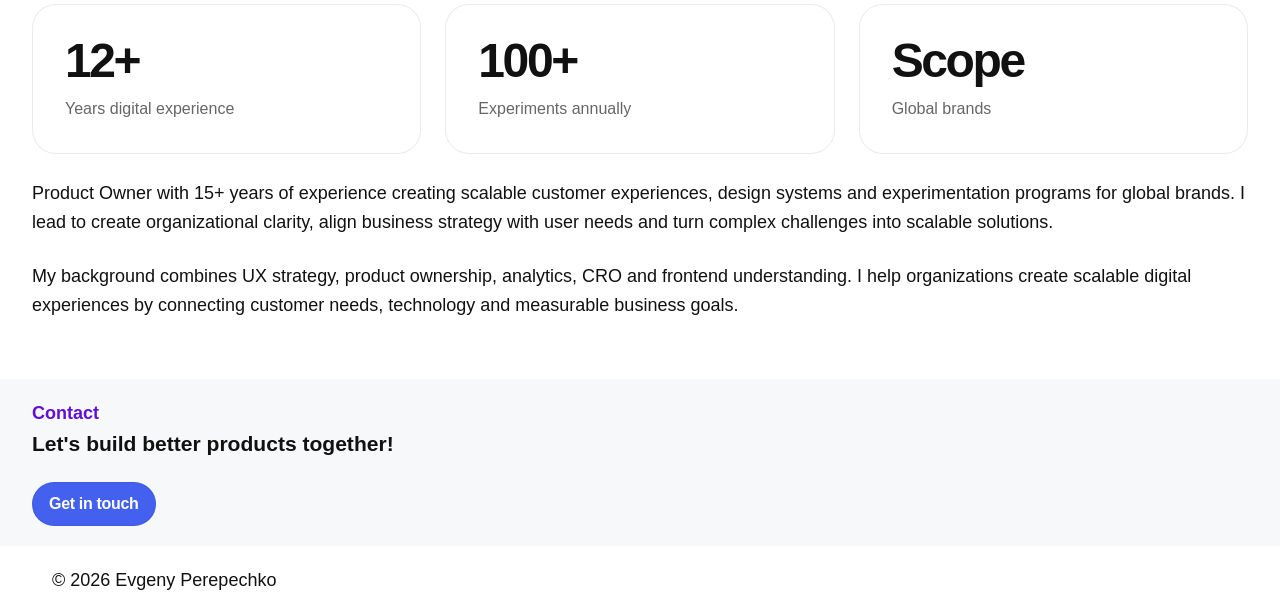
==== commit d6ee1dd5: "Update index.html" ====
--- a/index.html
+++ b/index.html
@@ -52,19 +52,20 @@
           <div class="companies">
             <p> 10+ YEARS OF EXPERIENCE AT </p>
             <div>
-              <span>PUMA</span>
+             <!-- <span>PUMA</span>
               <span>MYTHERESA</span>
-              <span>SIXT</span>
-              <!--
-                  <img src="assets/logos/puma.svg" alt="PUMA">
-                  <img src="assets/logos/mytheresa.svg" alt="MYTHERESA">
-                  <img src="assets/logos/sixt.svg" alt="SIXT">
-              -->
+              <span>SIXT</span> -->
+              
+                  <img src="assets/images/puma.jpg" width="15%" alt="PUMA">
+                  <img src="assets/images/sixt.png" width="15%" alt="SIXT">
+                  <img src="assets/images/mytheresa.svg" width="35%" alt="MYTHERESA">
+                  
+              
             </div>
           </div>
         </div>
         <div class="portrait">
-          <img width="" src="assets/images/me.png">
+          <img src="assets/images/avatar.png">
         </div>
       </div>
     </section>
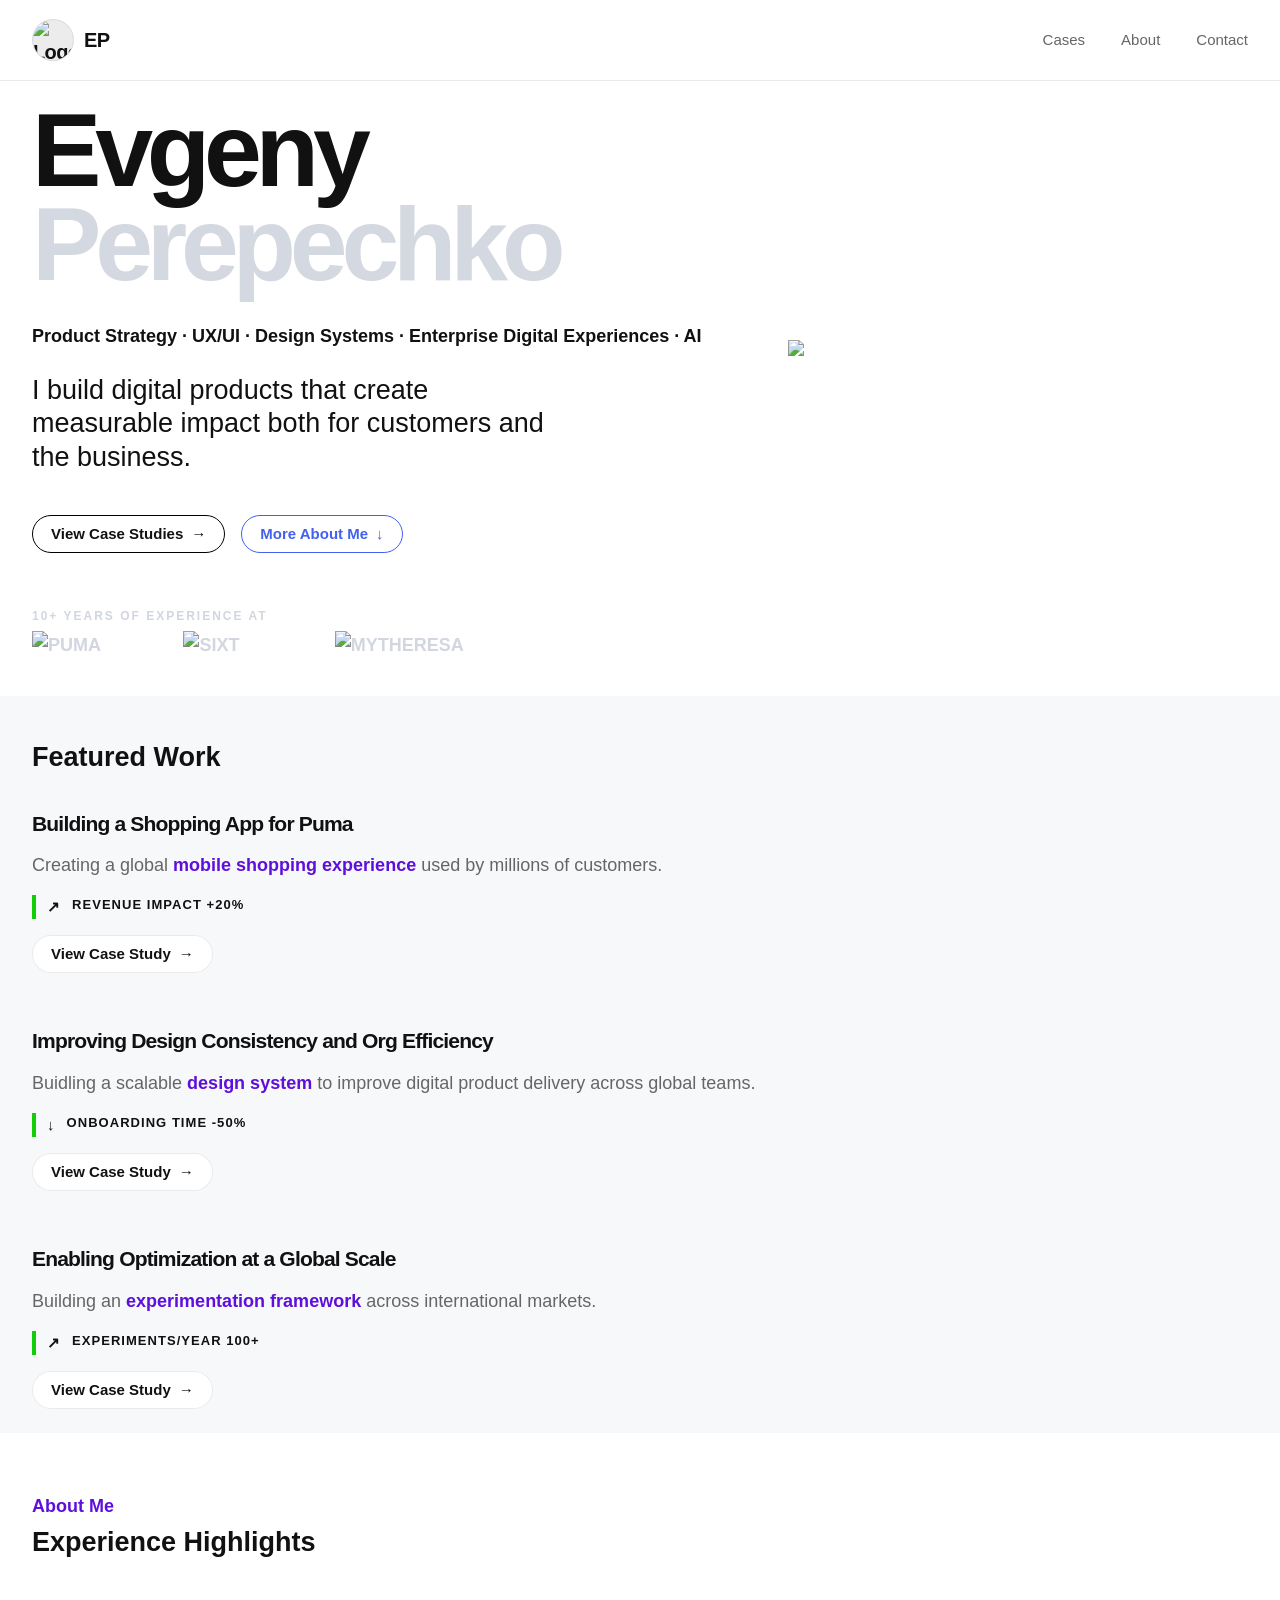
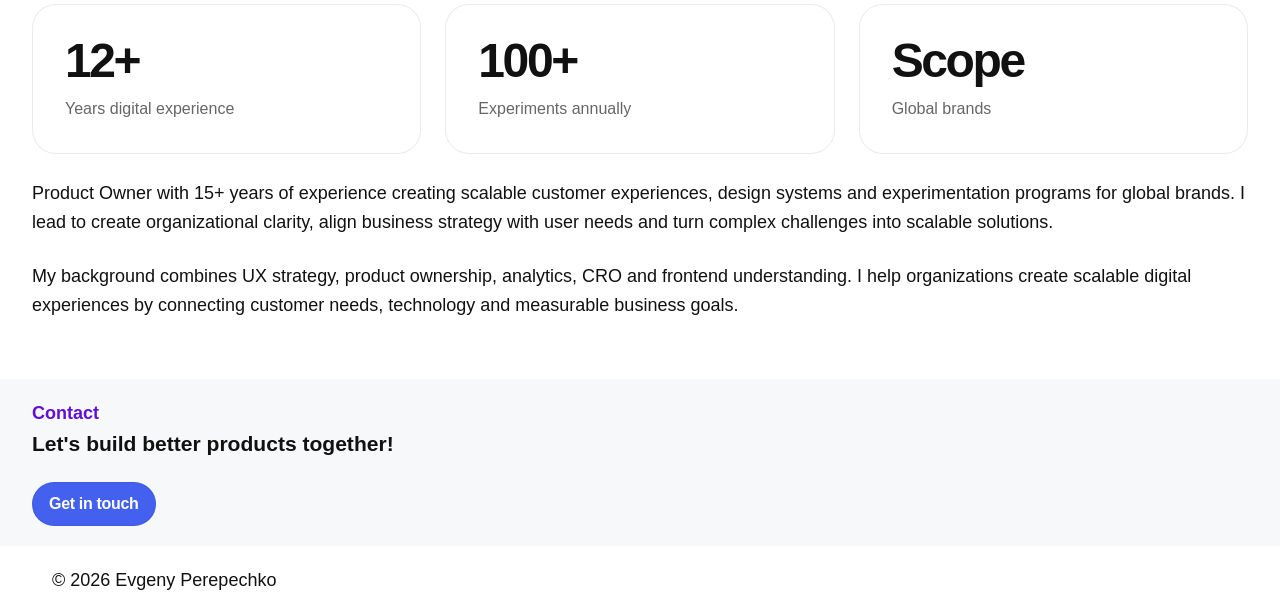
==== commit 840ee0ce: "Update index.html" ====
--- a/index.html
+++ b/index.html
@@ -90,7 +90,7 @@
               <div class="up project-result">
                 <span>Revenue impact +20%</span>
               </div>
-              <a href="/coming-soon.html" class="project-link">View case study</a>
+              <a href="/shopping-app-case-study.html" class="project-link">View case study</a>
             </div>
           </article>
 
@@ -104,7 +104,7 @@
               <h3>Improving Design Consistency and Org Efficiency</h3>
               <p class="project-text">Buidling a scalable <span class="text-highlight">design system</span> to improve digital product delivery across global teams.</p>
               <div class="project-result">
-                <span>Faster onboarding -50%</span>
+                <span>Onboarding Time -50%</span>
               </div>
               <a href="https://eupere.github.io/design-system-case-study.html" class="project-link">View case study</a>
             </div>
